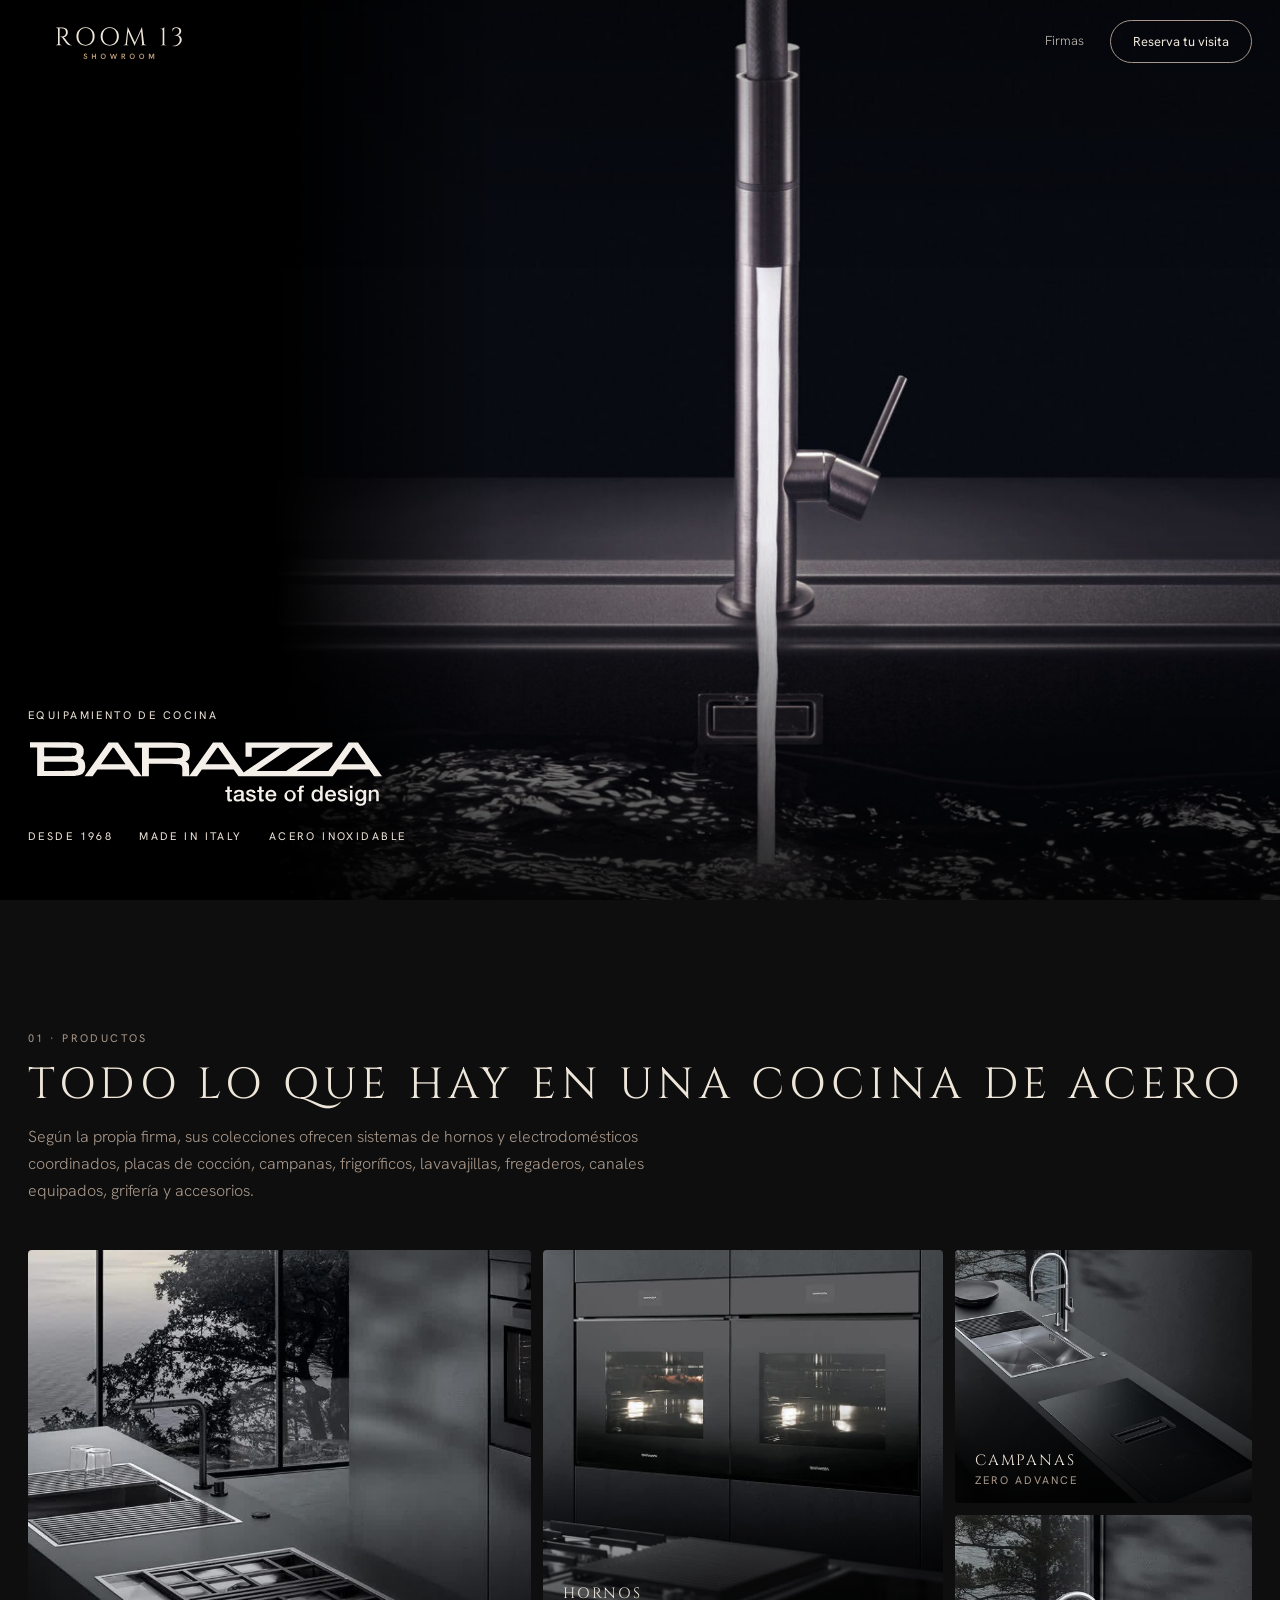
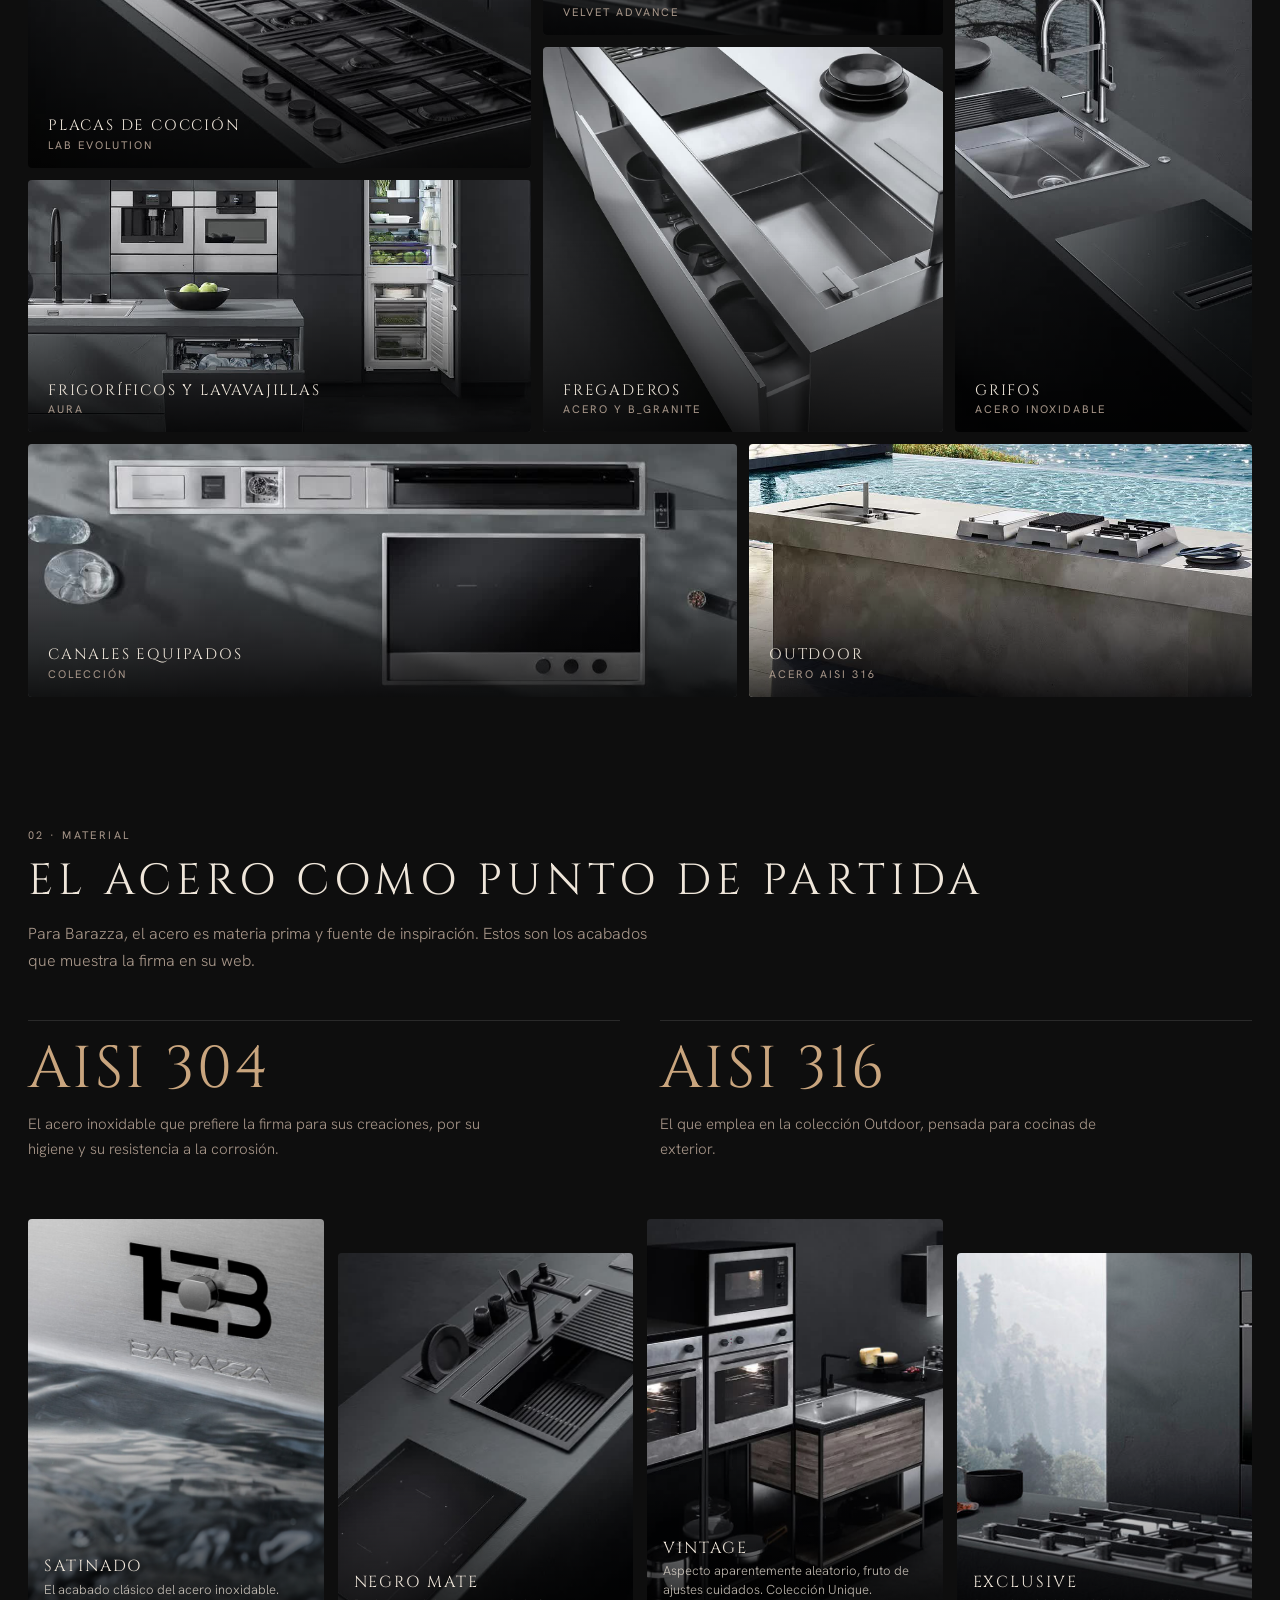
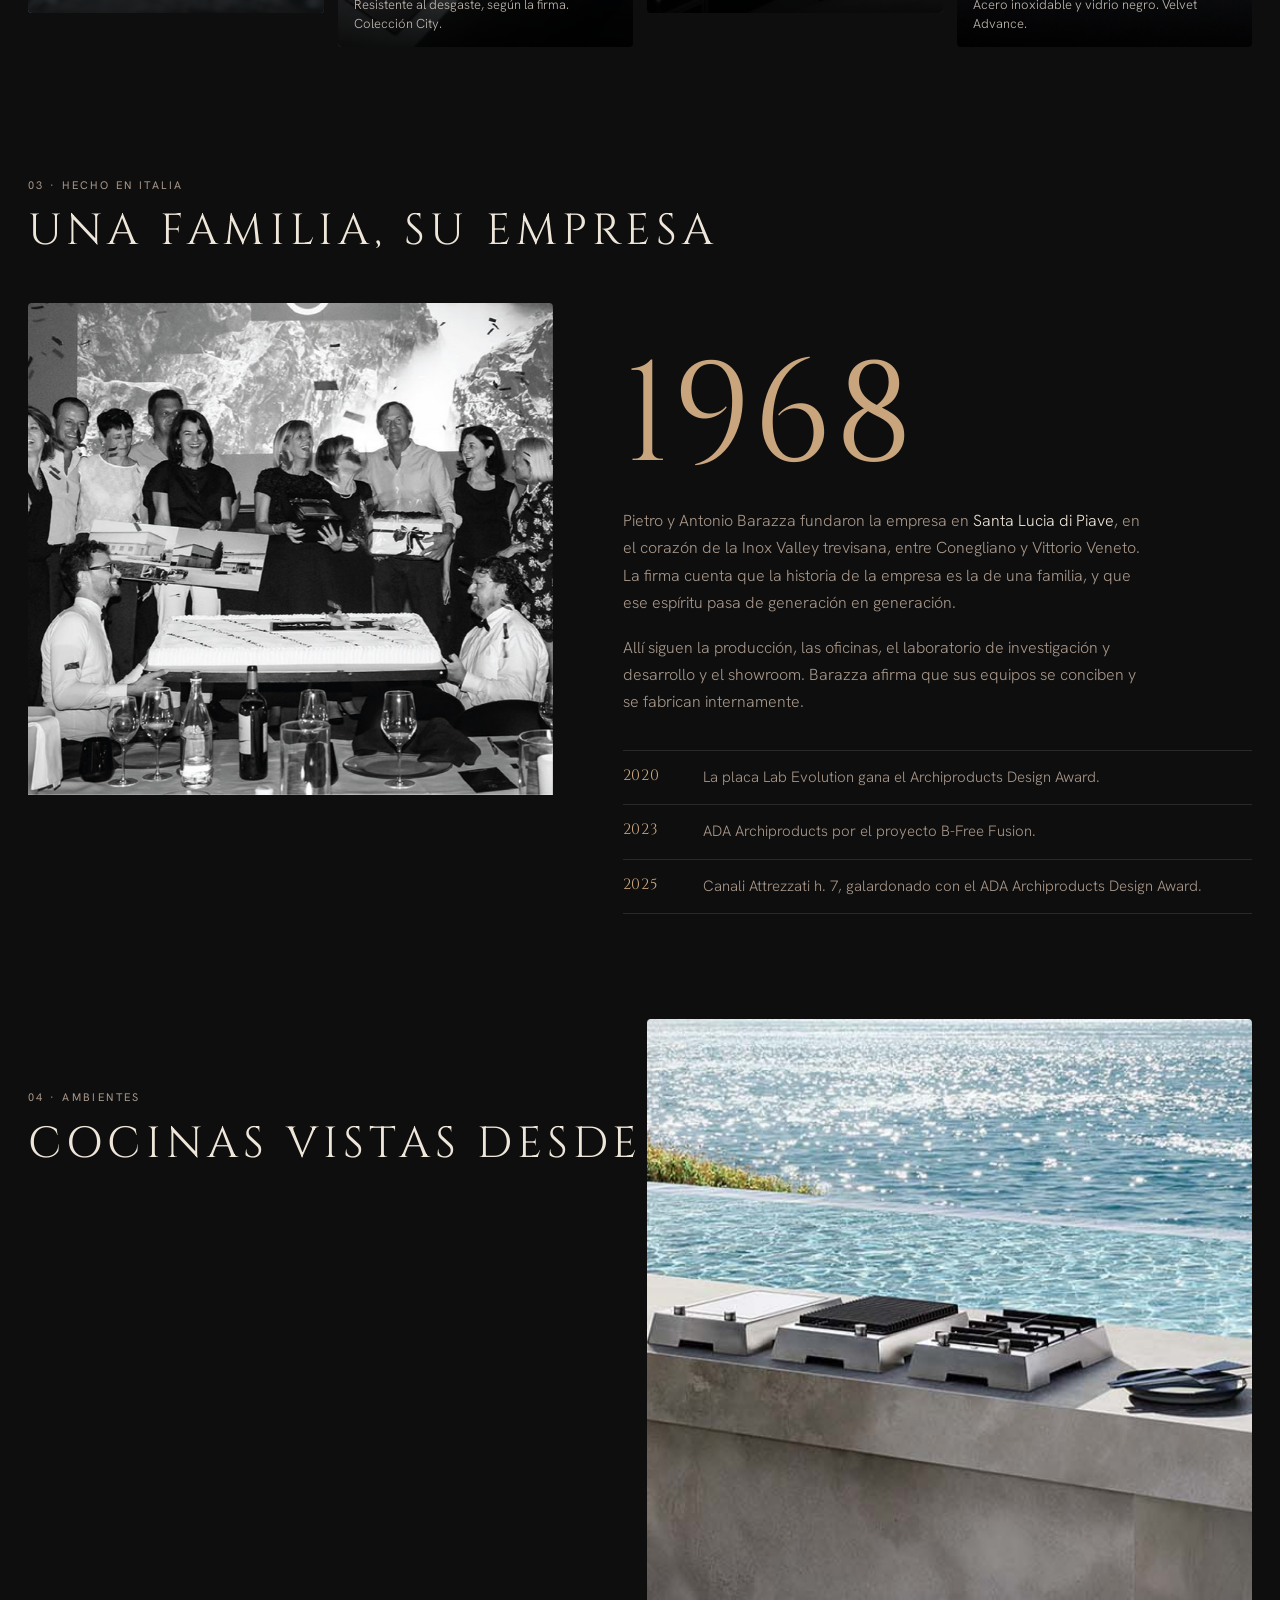
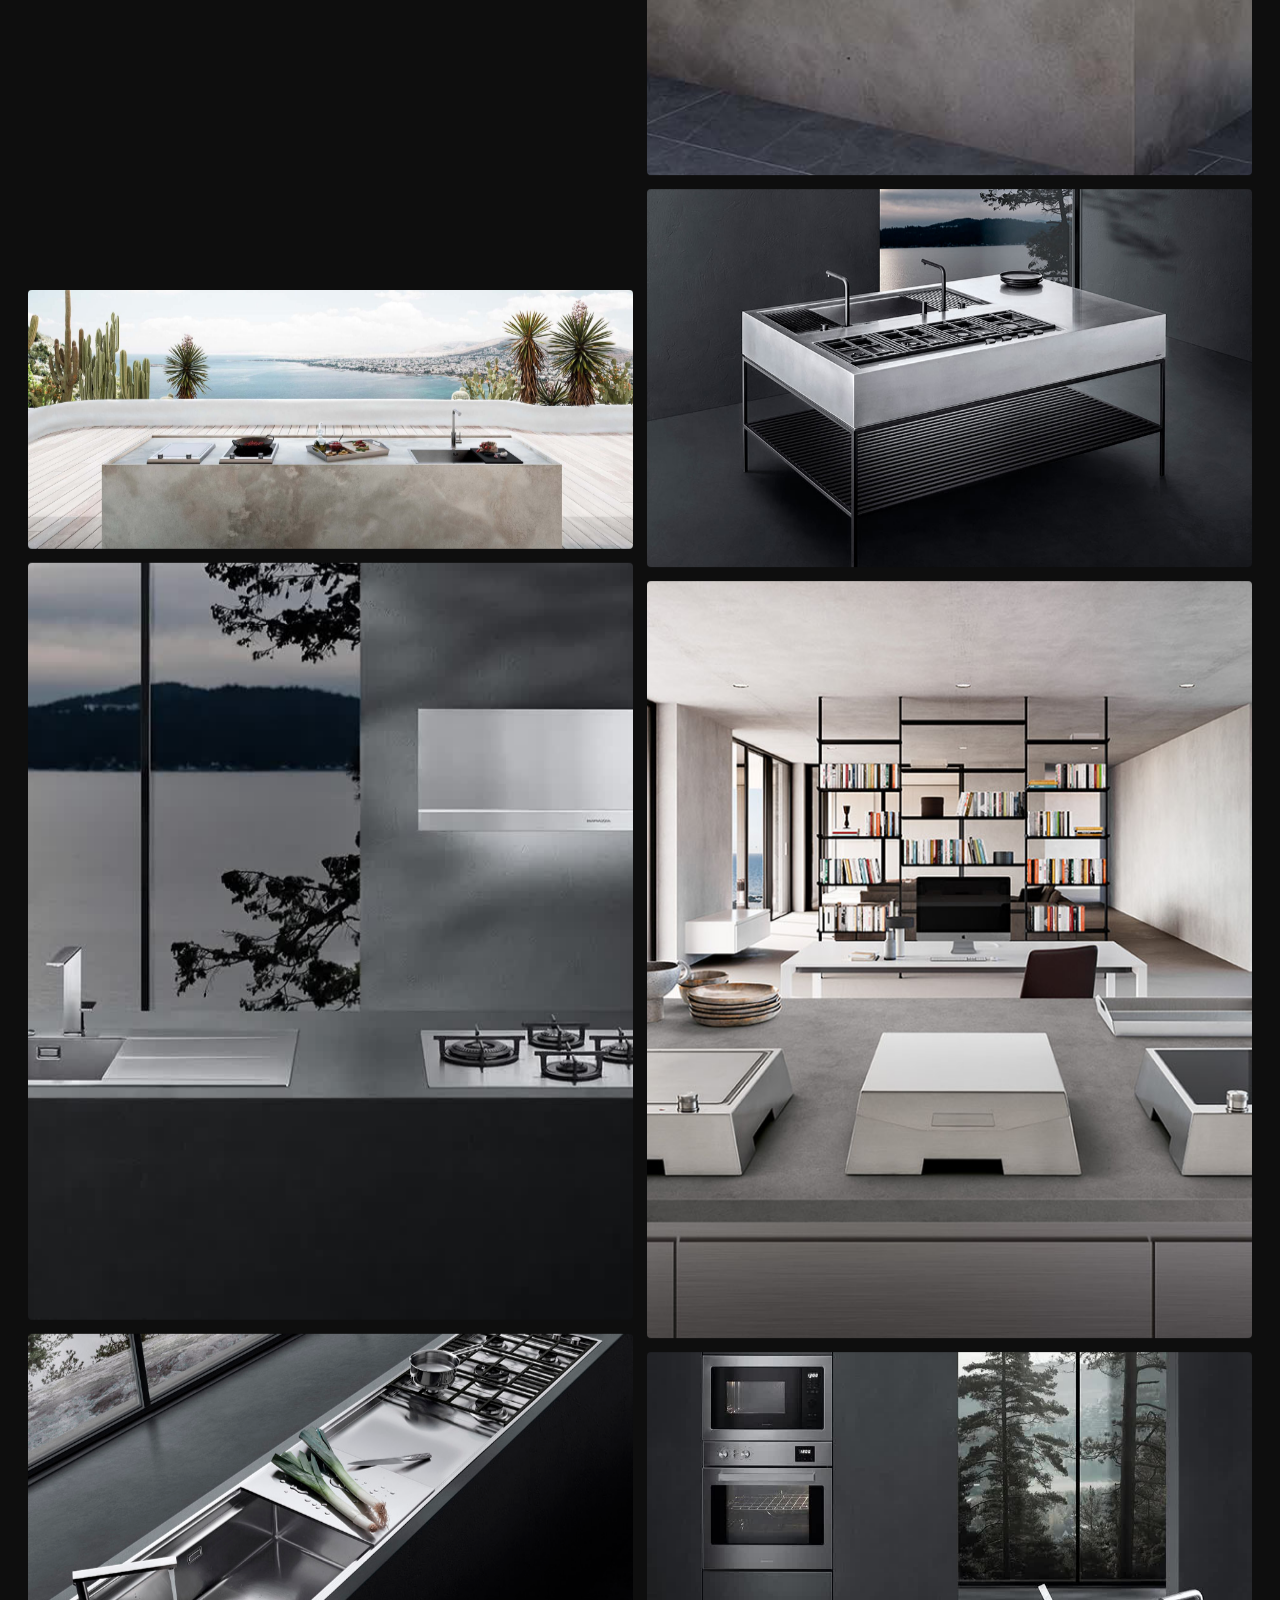
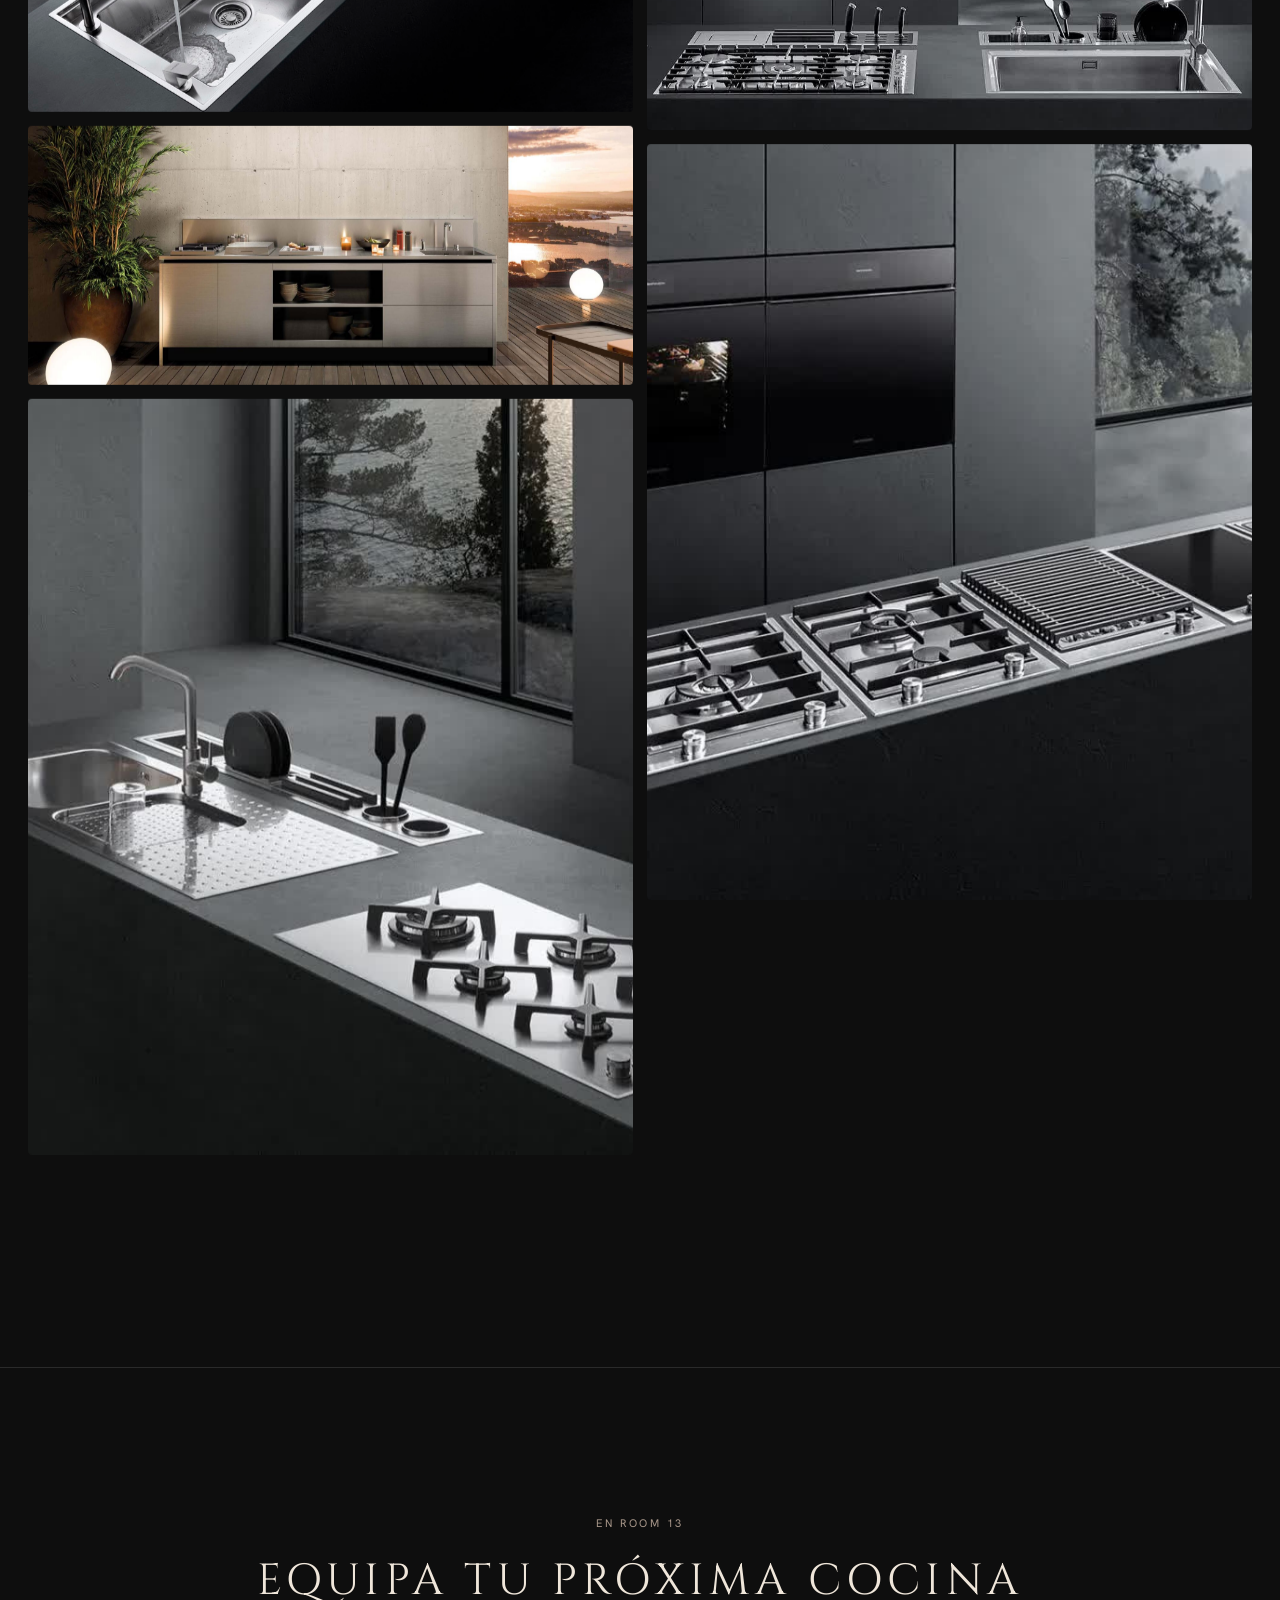
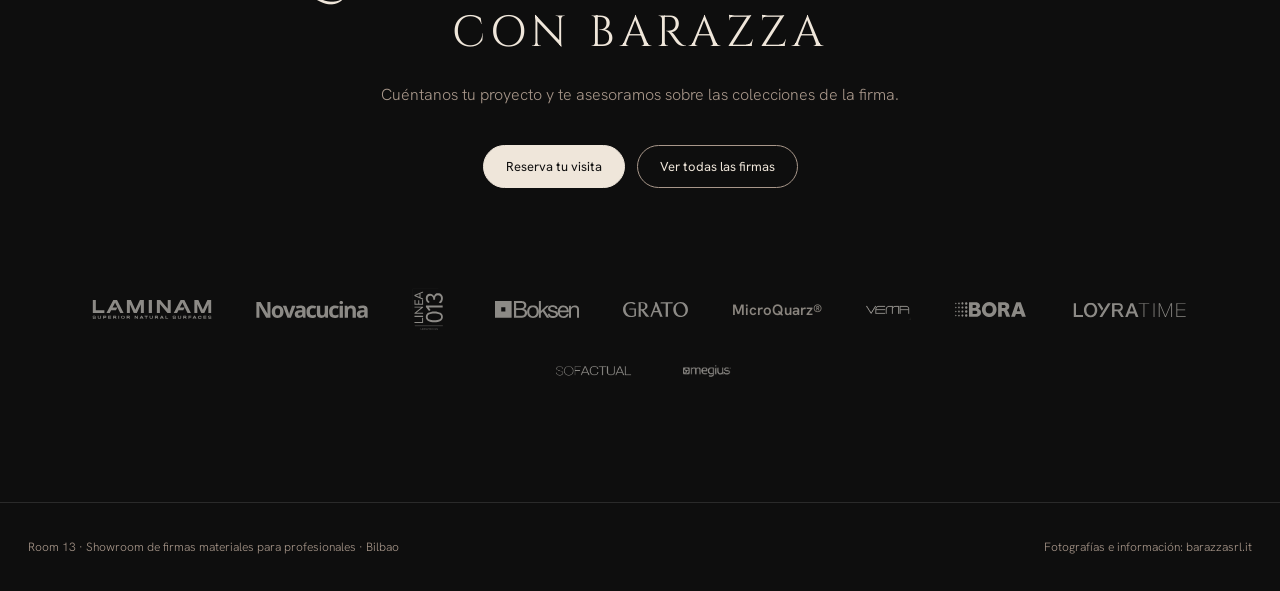
==== barazza.html @ 1e2b4a7c "Web Room 13 Showroom Co-Authored-By: Claude Opus 5.5 <noreply@anthropic.com>" ====
<!doctype html>
<html lang="es">
<head>
<meta charset="utf-8">
<link rel="icon" href="img/favicon.svg" type="image/svg+xml">
<link rel="apple-touch-icon" href="img/favicon-180.png">
<meta name="viewport" content="width=device-width, initial-scale=1">
<title>Barazza en Bilbao · Equipamiento de cocina | Room 13 Showroom</title>
<meta name="description" content="Equipamiento de cocina Barazza en Bilbao: fregaderos, placas, campanas y grifería en acero inoxidable. Descúbrelo en Room 13, showroom profesional.">
<link rel="canonical" href="https://room13.es/barazza.html">
<meta name="robots" content="index, follow">
<meta name="theme-color" content="#0e0e0e">
<meta property="og:type" content="website">
<meta property="og:site_name" content="Room 13 Showroom">
<meta property="og:locale" content="es_ES">
<meta property="og:title" content="Barazza en Bilbao · Equipamiento de cocina | Room 13 Showroom">
<meta property="og:description" content="Equipamiento de cocina Barazza en Bilbao: fregaderos, placas, campanas y grifería en acero inoxidable. Descúbrelo en Room 13, showroom profesional.">
<meta property="og:url" content="https://room13.es/barazza.html">
<meta property="og:image" content="https://room13.es/img/barazza/hero.jpg">
<meta name="twitter:card" content="summary_large_image">
<meta name="geo.region" content="ES-BI">
<meta name="geo.placename" content="Bilbao">
<script type="application/ld+json">{"@context": "https://schema.org", "@graph": [{"@type": "Organization", "@id": "https://room13.es/#org", "name": "Room 13", "alternateName": "Room 13 Showroom", "url": "https://room13.es/", "logo": "https://room13.es/img/marca/logo-512.png"}, {"@type": "WebPage", "@id": "https://room13.es/barazza.html#pagina", "url": "https://room13.es/barazza.html", "name": "Barazza en Bilbao · Equipamiento de cocina", "inLanguage": "es-ES", "isPartOf": {"@id": "https://room13.es/#web"}, "about": {"@type": "Brand", "name": "Barazza"}, "mentions": {"@id": "https://room13.es/#showroom"}, "primaryImageOfPage": "https://room13.es/img/barazza/hero.jpg"}, {"@type": "BreadcrumbList", "itemListElement": [{"@type": "ListItem", "position": 1, "name": "Room 13", "item": "https://room13.es/"}, {"@type": "ListItem", "position": 2, "name": "Firmas", "item": "https://room13.es/#firmas"}, {"@type": "ListItem", "position": 3, "name": "Barazza", "item": "https://room13.es/barazza.html"}]}]}</script>
<link rel="preconnect" href="https://fonts.googleapis.com">
<link href="https://fonts.googleapis.com/css2?family=Cinzel:wght@400;500&family=Hanken+Grotesk:wght@300;400;500&display=swap" rel="stylesheet">
<style>
:root { --fondo:#0e0e0e; --fondo-2:#171717; --fondo-3:#202020; --texto:#efe6da; --suave:#a8978a; --linea:#2a2a2a; --acento:#c9a57e;
  --display:Cinzel, 'Trajan Pro', Georgia, serif; --sans:'Hanken Grotesk', system-ui, sans-serif; }
* { box-sizing:border-box; margin:0; padding:0; }
html { scroll-behavior:smooth; }
body { background:var(--fondo); color:var(--texto); font:300 16px/1.7 var(--sans); -webkit-font-smoothing:antialiased; overflow-x:hidden; }
a { color:inherit; text-decoration:none; }
img { display:block; max-width:100%; }
.ancho { max-width:1280px; margin:0 auto; padding:0 28px; }
@media (max-width:640px) { .ancho { padding:0 16px; } }
.peq { font:400 11px/1.5 var(--sans); letter-spacing:.22em; text-transform:uppercase; color:var(--suave); }
h2 { font:400 clamp(26px, 3.4vw, 46px)/1.2 var(--display); letter-spacing:.12em; text-transform:uppercase; overflow-wrap:break-word; }
.pildora { display:inline-flex; align-items:center; gap:10px; font:400 13px var(--sans); padding:12px 22px; border:1px solid var(--suave); border-radius:999px; transition:background .3s, color .3s, border-color .3s; }
.pildora:hover { background:var(--texto); color:var(--fondo); border-color:var(--texto); }
.pildora.llena { background:var(--texto); color:var(--fondo); border-color:var(--texto); }
.pildora.llena:hover { background:transparent; color:var(--texto); }
.logo-firma { height:calc(64px * var(--e, 1)); width:auto; max-width:min(440px, 80vw); object-fit:contain; filter:brightness(0) invert(.92) sepia(.12); }
@media (max-width:640px) { .logo-firma { height:calc(44px * var(--e, 1)); } }
.aparece { opacity:0; transform:translateY(30px); transition:opacity 1.1s ease, transform 1.1s cubic-bezier(.2,.7,.2,1); }
.aparece.visto { opacity:1; transform:none; }

header { position:fixed; inset:0 0 auto; z-index:20; padding:20px 0; transition:background .4s; }
header.solida { background:none; }
  header::before { content:""; position:absolute; inset:0 0 -46px; z-index:-1; pointer-events:none; opacity:0; transition:opacity .5s ease;
    background:linear-gradient(180deg, rgba(14,14,14,.78) 0%, rgba(14,14,14,.45) 50%, rgba(14,14,14,0) 100%);
    -webkit-backdrop-filter:blur(12px) saturate(1.1); backdrop-filter:blur(12px) saturate(1.1);
    -webkit-mask-image:linear-gradient(180deg, #000 0%, #000 45%, transparent 100%); mask-image:linear-gradient(180deg, #000 0%, #000 45%, transparent 100%); }
  header.solida::before { opacity:1; }
header .ancho { display:flex; justify-content:space-between; align-items:center; gap:16px; }
header nav { display:flex; gap:26px; align-items:center; font-size:13px; }
header nav a:not(.pildora) { opacity:.8; } header nav a:not(.pildora):hover { opacity:1; }
.marca { font:400 18px/1 var(--display); letter-spacing:.14em; }
@media (max-width:640px) { header nav a:not(.pildora) { display:none; } }

/* Portada: producto en primer plano sobre negro */
.portada { position:relative; min-height:100svh; background:#000; overflow:hidden; display:flex; align-items:flex-end; }
.portada .obj { position:absolute; top:0; right:0; height:100%; width:min(78%, 1000px); display:flex; justify-content:flex-end; align-items:center; }
.portada .obj img { height:100%; width:auto; max-width:none; object-fit:cover; transform-origin:60% 50%; will-change:transform;
  -webkit-mask-image:linear-gradient(90deg, transparent 0, #000 22%); mask-image:linear-gradient(90deg, transparent 0, #000 22%); }
.portada::after { content:""; position:absolute; inset:0; background:linear-gradient(180deg, rgba(0,0,0,.35), transparent 30%, transparent 60%, rgba(0,0,0,.85)); pointer-events:none; }
.portada .pie { position:relative; z-index:2; width:100%; padding-bottom:56px; }
.portada .pie .peq { color:var(--texto); }
.portada h1 { margin:18px 0 6px; }
.portada .lema { font:400 11px var(--sans); letter-spacing:.34em; text-transform:uppercase; color:var(--texto); opacity:.7; }
.portada .datos { display:flex; gap:26px; margin-top:22px; flex-wrap:wrap; }
@media (max-width:760px) { .portada .obj { width:100%; opacity:.8; } .portada .obj img { width:100%; height:100%; object-fit:cover; object-position:42% 50%; -webkit-mask-image:none; mask-image:none; } .portada .pie { padding-bottom:36px; } }

/* Bento */
.seccion { padding:130px 0 0; }
.cab { margin-bottom:46px; display:flex; flex-direction:column; gap:12px; }
.cab p { color:var(--suave); max-width:640px; }
.bento { display:grid; grid-template-columns:repeat(12, 1fr); grid-auto-rows:clamp(80px, 9.4vw, 134px); gap:12px; }
.celda { position:relative; overflow:hidden; border-radius:4px; background:var(--fondo-2); }
.celda img { position:absolute; inset:0; width:100%; height:100%; object-fit:cover; transition:transform 1.4s cubic-bezier(.2,.7,.2,1); }
.celda:hover img { transform:scale(1.07); }
.celda::after { content:""; position:absolute; inset:0; background:linear-gradient(180deg, transparent 50%, rgba(0,0,0,.78)); }
.celda figcaption { position:absolute; z-index:1; left:20px; right:16px; bottom:16px; display:flex; flex-direction:column; gap:2px; }
.celda b { font:400 15px/1.3 var(--display); letter-spacing:.12em; text-transform:uppercase; }
.celda span { font:400 11px var(--sans); letter-spacing:.18em; text-transform:uppercase; color:var(--suave); }
.c-placas { grid-column:1/6; grid-row:1/5; } .c-hornos { grid-column:6/10; grid-row:1/4; } .c-campanas { grid-column:10/13; grid-row:1/3; }
.c-grifos { grid-column:10/13; grid-row:3/7; } .c-fregaderos { grid-column:6/10; grid-row:4/7; } .c-frio { grid-column:1/6; grid-row:5/7; }
.c-canales { grid-column:1/8; grid-row:7/9; } .c-outdoor { grid-column:8/13; grid-row:7/9; }
@media (max-width:760px) {
  .bento { grid-template-columns:1fr 1fr; grid-auto-rows:150px; gap:8px; }
  .bento .celda { grid-column:auto; grid-row:auto; }
  .c-placas, .c-canales { grid-column:1/3; grid-row:span 2; } .c-grifos { grid-row:span 2; }
  .celda figcaption { left:12px; bottom:12px; } .celda b { font-size:12px; letter-spacing:.08em; }
}

/* Materiales */
.mat-datos { display:grid; grid-template-columns:repeat(2, 1fr); gap:40px; margin-bottom:56px; }
.mat-datos div { border-top:1px solid var(--linea); padding-top:20px; }
.mat-datos b { display:block; font:400 clamp(34px, 4.6vw, 64px)/1 var(--display); color:var(--acento); letter-spacing:.04em; margin-bottom:12px; }
.mat-datos p { color:var(--suave); font-size:15px; max-width:480px; }
.muestras { display:grid; grid-template-columns:repeat(4, 1fr); gap:14px; }
.muestra { position:relative; aspect-ratio:3/4; overflow:hidden; border-radius:4px; background:var(--fondo-2); }
.muestra img { position:absolute; inset:0; width:100%; height:100%; object-fit:cover; transition:transform 1.2s cubic-bezier(.2,.7,.2,1); }
.muestra:hover img { transform:scale(1.07); }
.muestra::after { content:""; position:absolute; inset:0; background:linear-gradient(180deg, transparent 55%, rgba(0,0,0,.85)); }
.muestra figcaption { position:absolute; z-index:1; left:16px; right:14px; bottom:14px; }
.muestra b { display:block; font:400 16px/1.3 var(--display); letter-spacing:.12em; text-transform:uppercase; margin-bottom:4px; }
.muestra span { font-size:13px; color:var(--texto); opacity:.8; line-height:1.4; display:block; }
.muestra:nth-child(even) { margin-top:34px; }
@media (max-width:860px) {
  .mat-datos { grid-template-columns:1fr; gap:28px; }
  .muestras { grid-template-columns:repeat(4, 62%); overflow-x:auto; scroll-snap-type:x mandatory; margin:0 -16px; padding:0 16px 8px; scrollbar-width:none; }
  .muestras::-webkit-scrollbar { display:none; }
  .muestra { scroll-snap-align:start; } .muestra:nth-child(even) { margin-top:0; }
}

/* Historia */
.hist { display:grid; grid-template-columns:5fr 6fr; gap:70px; align-items:center; }
.hist figure { position:relative; overflow:hidden; border-radius:4px; aspect-ratio:4/5; }
.hist figure img { position:absolute; inset:-6% 0; width:100%; height:112%; object-fit:cover; will-change:transform; }
.ano { font:400 clamp(70px, 11vw, 150px)/1 var(--display); color:var(--acento); letter-spacing:.02em; }
.hist p { color:var(--suave); margin-top:18px; max-width:520px; }
.hist p em { font-style:normal; color:var(--texto); }
.hitos { list-style:none; margin-top:34px; border-top:1px solid var(--linea); }
.hitos li { display:flex; gap:22px; padding:14px 0; border-bottom:1px solid var(--linea); font-size:15px; }
.hitos li b { flex:0 0 58px; font:400 15px var(--display); color:var(--acento); letter-spacing:.06em; }
.hitos li span { color:var(--suave); }
@media (max-width:860px) { .hist { grid-template-columns:1fr; gap:34px; } .hist figure { aspect-ratio:4/3; } }

/* Ambientes: dos columnas a distinta velocidad */
.ambientes { overflow:hidden; padding-bottom:130px; }
.cols { display:grid; grid-template-columns:1fr 1fr; gap:14px; align-items:start; }
.col { display:flex; flex-direction:column; gap:14px; will-change:transform; }
.col.b { margin-top:140px; }
.col img { width:100%; border-radius:4px; object-fit:cover; }
.col .h { aspect-ratio:16/10; } .col .v { aspect-ratio:4/5; } .col .l { aspect-ratio:21/9; }
@media (max-width:640px) { .cols { gap:8px; } .col { gap:8px; } .col.b { margin-top:70px; } }

/* Cierre */
.cierre { padding:140px 0 120px; text-align:center; border-top:1px solid var(--linea); }
.cierre h2 { max-width:820px; margin:20px auto 22px; }
.cierre p { max-width:560px; margin:0 auto 36px; color:var(--suave); }
.cierre .botones { display:flex; gap:12px; justify-content:center; flex-wrap:wrap; }
.otras { margin-top:100px; display:flex; flex-wrap:wrap; justify-content:center; gap:28px 44px; align-items:center; }
.otras img { height:calc(20px * var(--e, 1)); width:auto; max-width:120px; object-fit:contain; filter:brightness(0) invert(.92) sepia(.12); opacity:.55; transition:opacity .3s; }
.otras a:hover img { opacity:1; }
.otras .txt { font:600 15px var(--sans); opacity:.55; }
footer { border-top:1px solid var(--linea); padding:34px 0; font-size:12px; color:var(--suave); }
footer .ancho { display:flex; justify-content:space-between; gap:16px; flex-wrap:wrap; }

@media (prefers-reduced-motion:reduce) {
  .aparece { opacity:1; transform:none; transition:none; }
  html { scroll-behavior:auto; }
  .celda img, .muestra img { transition:none; }
}

  /* Logo Room 13 · Showroom (mismo diseño que el rótulo) */
  .logo-r13 { display:block; height:42px; width:auto; }
  @media (max-width:640px) { .logo-r13 { height:34px; } }
  .sr { position:absolute; width:1px; height:1px; padding:0; margin:-1px; overflow:hidden; clip:rect(0 0 0 0); white-space:nowrap; border:0; }
</style>
</head>
<body data-firma="barazza">
<header id="cabecera"><div class="ancho">
  <a class="marca" href="index.html" aria-label="Room 13, inicio"><img src="img/marca/logo-peq.svg" alt="Room 13 Showroom" class="logo-r13"></a>
  <nav aria-label="Principal"><a href="index.html#firmas">Firmas</a><a class="pildora" href="index.html#visita">Reserva tu visita</a></nav>
</div></header>

<main>
<section class="portada">
  <div class="obj"><img id="estrella" src="img/barazza/hero.jpg" alt="Grifo de acero Barazza sobre fondo negro"></div>
  <div class="pie"><div class="ancho aparece">
    <p class="peq">Equipamiento de cocina</p>
    <h1><img class="logo-firma" src="img/firmas/barazza.svg" alt="Barazza" style="--e:1"><span class="sr"> Barazza en Bilbao</span></h1>
    <div class="datos peq"><span>Desde 1968</span><span>Made in Italy</span><span>Acero inoxidable</span></div>
  </div></div>
</section>

<section class="seccion" id="familias">
  <div class="ancho">
    <div class="cab aparece"><span class="peq">01 · Productos</span><h2>Todo lo que hay en una cocina de acero</h2>
      <p>Según la propia firma, sus colecciones ofrecen sistemas de hornos y electrodomésticos coordinados, placas de cocción, campanas, frigoríficos, lavavajillas, fregaderos, canales equipados, grifería y accesorios.</p></div>
    <div class="bento">
      <figure class="celda c-placas aparece"><img src="img/barazza/placas.jpg" alt="Placas de cocción Lab Evolution" loading="lazy"><figcaption><b>Placas de cocción</b><span>Lab Evolution</span></figcaption></figure>
      <figure class="celda c-hornos aparece"><img src="img/barazza/hornos.jpg" alt="Hornos Velvet Advance" loading="lazy"><figcaption><b>Hornos</b><span>Velvet Advance</span></figcaption></figure>
      <figure class="celda c-campanas aparece"><img src="img/barazza/campanas.jpg" alt="Campana Zero Advance" loading="lazy"><figcaption><b>Campanas</b><span>Zero Advance</span></figcaption></figure>
      <figure class="celda c-grifos aparece"><img src="img/barazza/grifos.jpg" alt="Grifo y fregadero de acero" loading="lazy"><figcaption><b>Grifos</b><span>Acero inoxidable</span></figcaption></figure>
      <figure class="celda c-fregaderos aparece"><img src="img/barazza/fregaderos.jpg" alt="Fregadero de acero inoxidable con accesorios" loading="lazy"><figcaption><b>Fregaderos</b><span>Acero y B_Granite</span></figcaption></figure>
      <figure class="celda c-frio aparece"><img src="img/barazza/frio.jpg" alt="Frigorífico y lavavajillas Aura" loading="lazy"><figcaption><b>Frigoríficos y lavavajillas</b><span>Aura</span></figcaption></figure>
      <figure class="celda c-canales aparece"><img src="img/barazza/canales.jpg" alt="Canal equipado Barazza" loading="lazy"><figcaption><b>Canales equipados</b><span>Colección</span></figcaption></figure>
      <figure class="celda c-outdoor aparece"><img src="img/barazza/outdoor.jpg" alt="Cocina Outdoor Barazza junto a una piscina" loading="lazy"><figcaption><b>Outdoor</b><span>Acero AISI 316</span></figcaption></figure>
    </div>
  </div>
</section>

<section class="seccion" id="acero">
  <div class="ancho">
    <div class="cab aparece"><span class="peq">02 · Material</span><h2>El acero como punto de partida</h2>
      <p>Para Barazza, el acero es materia prima y fuente de inspiración. Estos son los acabados que muestra la firma en su web.</p></div>
    <div class="mat-datos aparece">
      <div><b>AISI 304</b><p>El acero inoxidable que prefiere la firma para sus creaciones, por su higiene y su resistencia a la corrosión.</p></div>
      <div><b>AISI 316</b><p>El que emplea en la colección Outdoor, pensada para cocinas de exterior.</p></div>
    </div>
    <div class="muestras">
      <figure class="muestra aparece"><img src="img/barazza/satinado.jpg" alt="Acero satinado" loading="lazy"><figcaption><b>Satinado</b><span>El acabado clásico del acero inoxidable.</span></figcaption></figure>
      <figure class="muestra aparece"><img src="img/barazza/negro.jpg" alt="Acero negro mate, colección City" loading="lazy"><figcaption><b>Negro mate</b><span>Resistente al desgaste, según la firma. Colección City.</span></figcaption></figure>
      <figure class="muestra aparece"><img src="img/barazza/vintage.jpg" alt="Acabado Vintage, colección Unique" loading="lazy"><figcaption><b>Vintage</b><span>Aspecto aparentemente aleatorio, fruto de ajustes cuidados. Colección Unique.</span></figcaption></figure>
      <figure class="muestra aparece"><img src="img/barazza/exclusive.jpg" alt="Acabado Exclusive, colección Velvet Advance" loading="lazy" style="object-position:30% 50%"><figcaption><b>Exclusive</b><span>Acero inoxidable y vidrio negro. Velvet Advance.</span></figcaption></figure>
    </div>
  </div>
</section>

<section class="seccion" id="historia">
  <div class="ancho">
    <div class="cab aparece"><span class="peq">03 · Hecho en Italia</span><h2>Una familia, su empresa</h2></div>
    <div class="hist">
      <figure class="aparece"><img id="parallax-h" src="img/barazza/historia.jpg" alt="Equipo de Barazza en su 50 aniversario" loading="lazy"></figure>
      <div class="aparece">
        <span class="ano" id="ano" data-fin="1968">1968</span>
        <p>Pietro y Antonio Barazza fundaron la empresa en <em>Santa Lucia di Piave</em>, en el corazón de la Inox Valley trevisana, entre Conegliano y Vittorio Veneto. La firma cuenta que la historia de la empresa es la de una familia, y que ese espíritu pasa de generación en generación.</p>
        <p>Allí siguen la producción, las oficinas, el laboratorio de investigación y desarrollo y el showroom. Barazza afirma que sus equipos se conciben y se fabrican internamente.</p>
        <ul class="hitos">
          <li><b>2020</b><span>La placa Lab Evolution gana el Archiproducts Design Award.</span></li>
          <li><b>2023</b><span>ADA Archiproducts por el proyecto B-Free Fusion.</span></li>
          <li><b>2025</b><span>Canali Attrezzati h. 7, galardonado con el ADA Archiproducts Design Award.</span></li>
        </ul>
      </div>
    </div>
  </div>
</section>

<section class="seccion ambientes" id="ambientes">
  <div class="ancho">
    <div class="cab aparece"><span class="peq">04 · Ambientes</span><h2>Cocinas vistas desde dentro</h2></div>
    <div class="cols">
      <div class="col a" id="cola">
        <img class="l" src="img/barazza/a1.jpg" alt="Cocina exterior Barazza" loading="lazy">
        <img class="v" src="img/barazza/a4.jpg" alt="Colección Mood" loading="lazy" style="object-position:40% 50%">
        <img class="h" src="img/barazza/a2.jpg" alt="Fusion: encimera de acero" loading="lazy">
        <img class="l" src="img/barazza/a3.jpg" alt="Cocina de acero Outdoor" loading="lazy">
        <img class="v" src="img/barazza/a5.jpg" alt="Colección Select" loading="lazy" style="object-position:35% 50%">
      </div>
      <div class="col b" id="colb">
        <img class="v" src="img/barazza/b1.jpg" alt="Cocina Outdoor sobre el mar" loading="lazy" style="object-position:55% 50%">
        <img class="h" src="img/barazza/b2.jpg" alt="Línea Fuoriserie" loading="lazy">
        <img class="v" src="img/barazza/b3.jpg" alt="Outdoor Plus" loading="lazy" style="object-position:45% 50%">
        <img class="h" src="img/barazza/b4.jpg" alt="Colección Officina" loading="lazy">
        <img class="v" src="img/barazza/b5.jpg" alt="Colección B_Free" loading="lazy" style="object-position:35% 50%">
      </div>
    </div>
  </div>
</section>

<section class="cierre" id="cierre">
  <div class="ancho aparece">
    <span class="peq">En Room 13</span>
    <h2>Equipa tu próxima cocina con Barazza</h2>
    <p>Cuéntanos tu proyecto y te asesoramos sobre las colecciones de la firma.</p>
    <div class="botones"><a class="pildora llena" href="index.html#visita">Reserva tu visita</a><a class="pildora" href="index.html#firmas">Ver todas las firmas</a></div>
    <nav class="otras" aria-label="Otras firmas" id="otras"></nav>
  </div>
</section>
</main>

<footer><div class="ancho"><span>Room 13 · Showroom de firmas materiales para profesionales · Bilbao</span><span>Fotografías e información: barazzasrl.it</span></div></footer>

<script>
const quieto = matchMedia('(prefers-reduced-motion: reduce)').matches;
const cab = document.getElementById('cabecera'), est = document.getElementById('estrella');
const ca = document.getElementById('cola'), cb = document.getElementById('colb'), amb = document.getElementById('ambientes');
const ph = document.getElementById('parallax-h');
const clamp = v => Math.min(1, Math.max(0, v));
const alBajar = () => {
  cab.classList.toggle('solida', scrollY > innerHeight * .7);
  if (quieto) return;
  if (scrollY < innerHeight * 1.2) { const t = scrollY / innerHeight; est.style.transform = `scale(${1 + t * .22}) rotate(${-t * 3}deg)`; }
  const r = amb.getBoundingClientRect(), p = (innerHeight / 2 - (r.top + r.height / 2)) / innerHeight;
  const k = innerWidth < 640 ? 40 : 110;
  ca.style.transform = `translateY(${p * -k}px)`; cb.style.transform = `translateY(${p * k * .5}px)`;
  const h = ph.parentElement.getBoundingClientRect();
  ph.style.transform = `translateY(${(h.top + h.height / 2 - innerHeight / 2) * -.06}px)`;
};
let pend = false;
addEventListener('scroll', () => { if (!pend) { pend = true; requestAnimationFrame(() => { alBajar(); pend = false; }); } }, { passive: true });
alBajar();
// año: cuenta hasta 1968 al aparecer
const ano = document.getElementById('ano');
const contar = () => { const fin = 1968, ini = 1900, t0 = performance.now(); const f = t => { const a = clamp((t - t0) / 1400); ano.textContent = Math.round(ini + (fin - ini) * (1 - Math.pow(1 - a, 3))); if (a < 1) requestAnimationFrame(f); }; requestAnimationFrame(f); };
const obs = new IntersectionObserver(es => es.forEach(e => { if (e.isIntersecting) { e.target.classList.add('visto'); if (e.target.contains(ano) && !quieto) contar(); obs.unobserve(e.target); } }), { threshold: .12 });
document.querySelectorAll('.aparece').forEach(el => obs.observe(el));
</script>
<script src="js/firmas.js"></script>
</body>
</html>
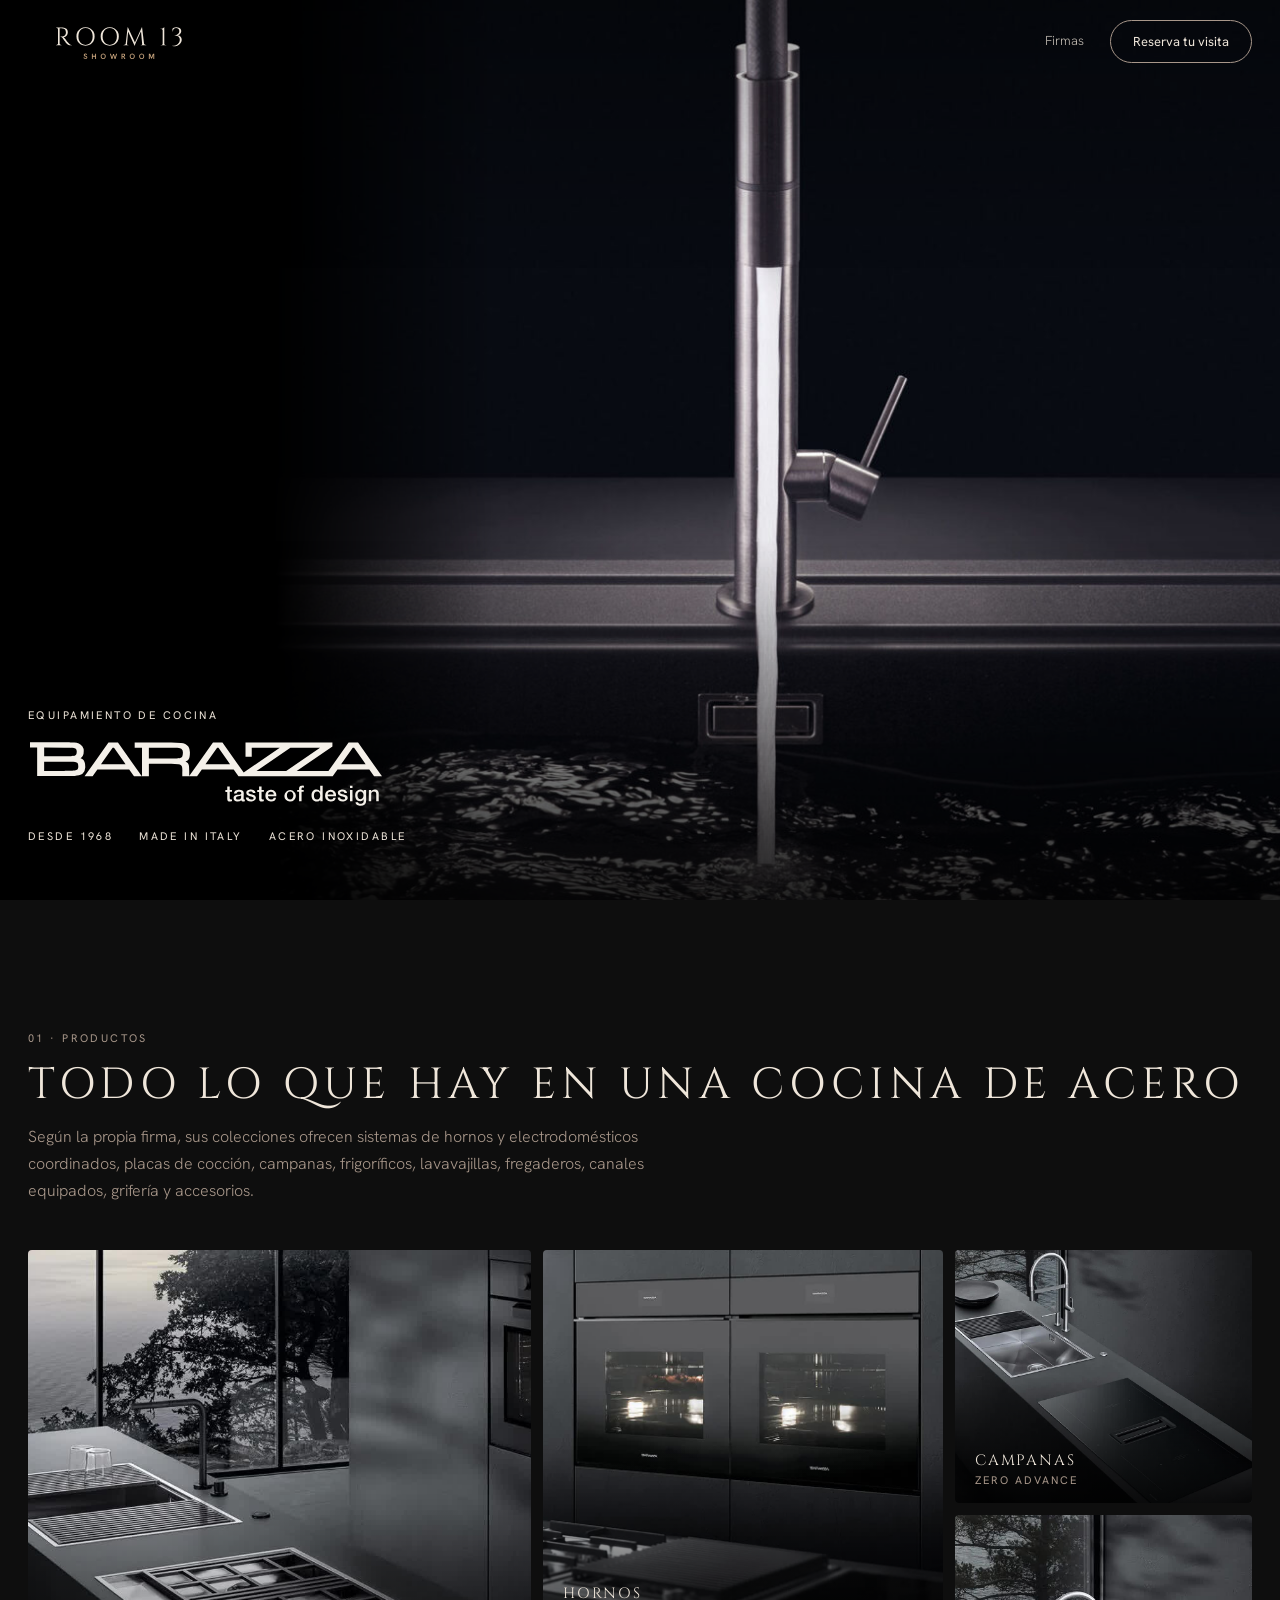
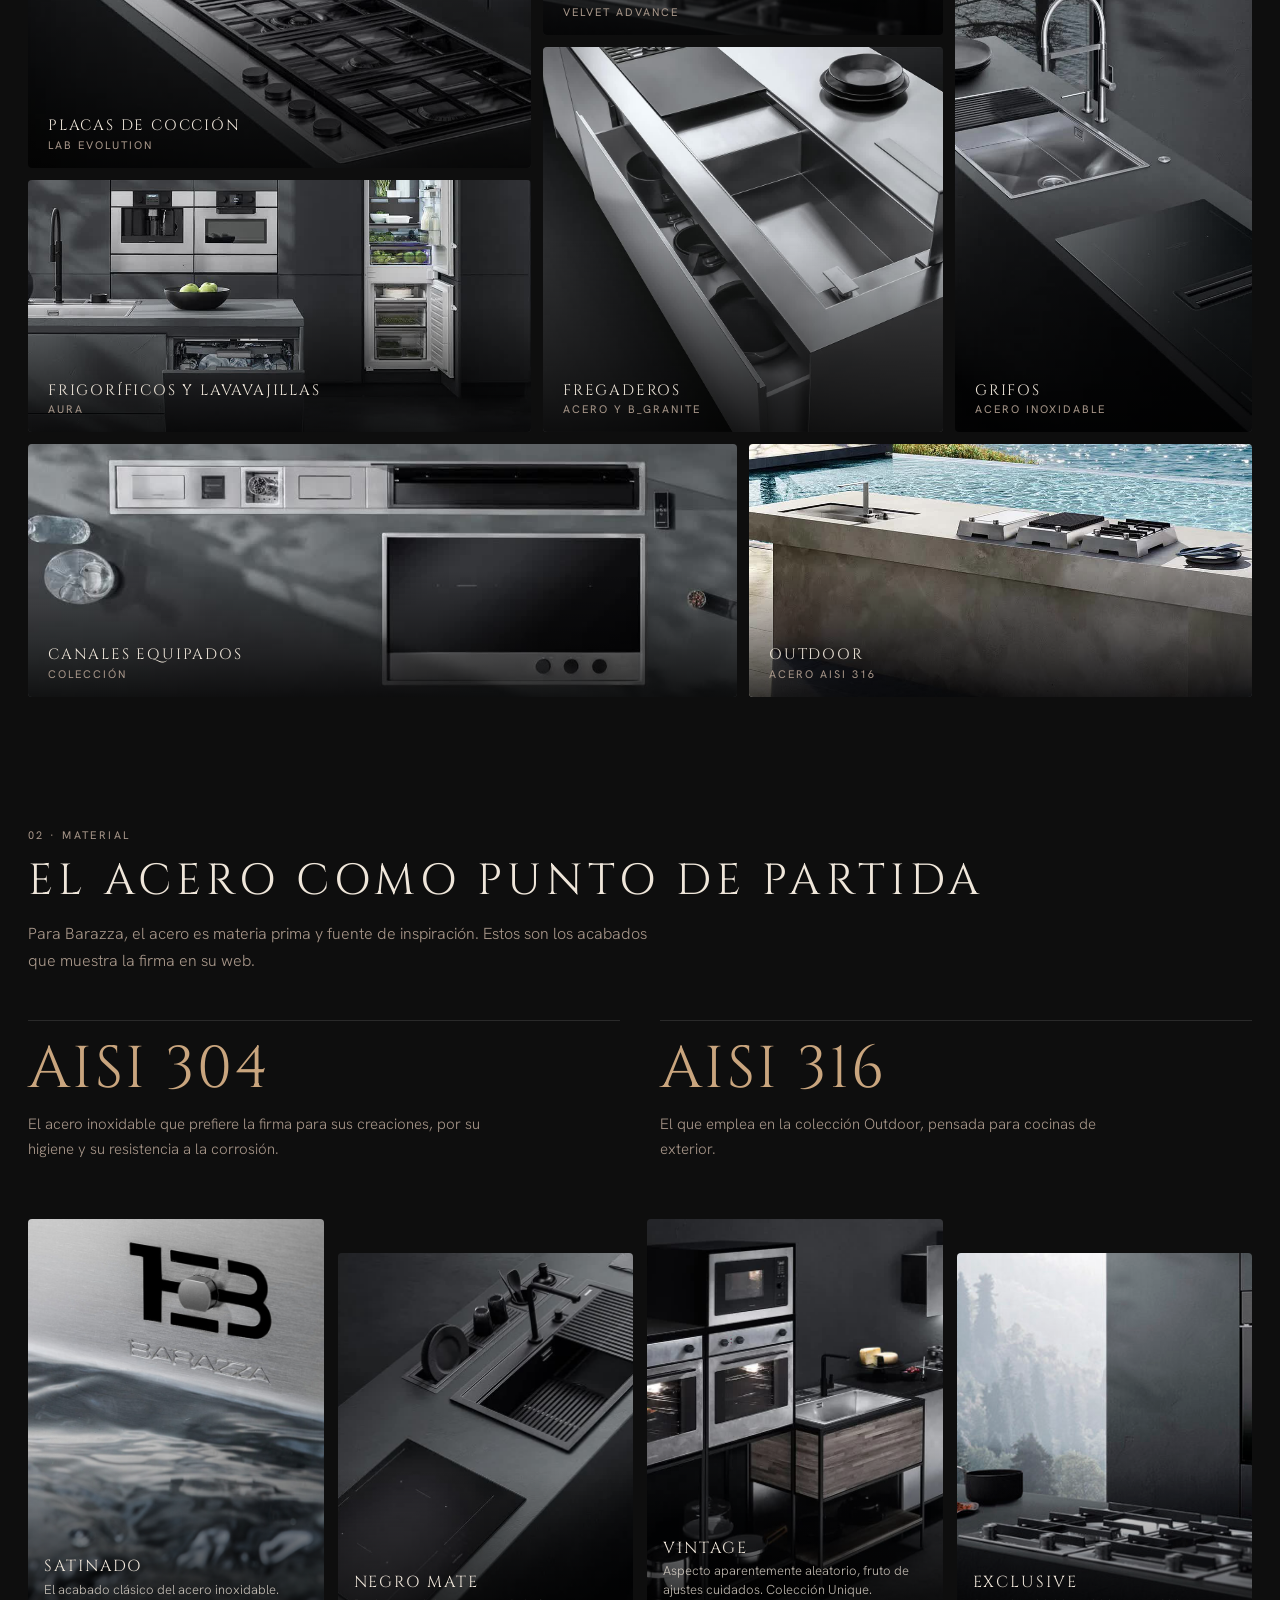
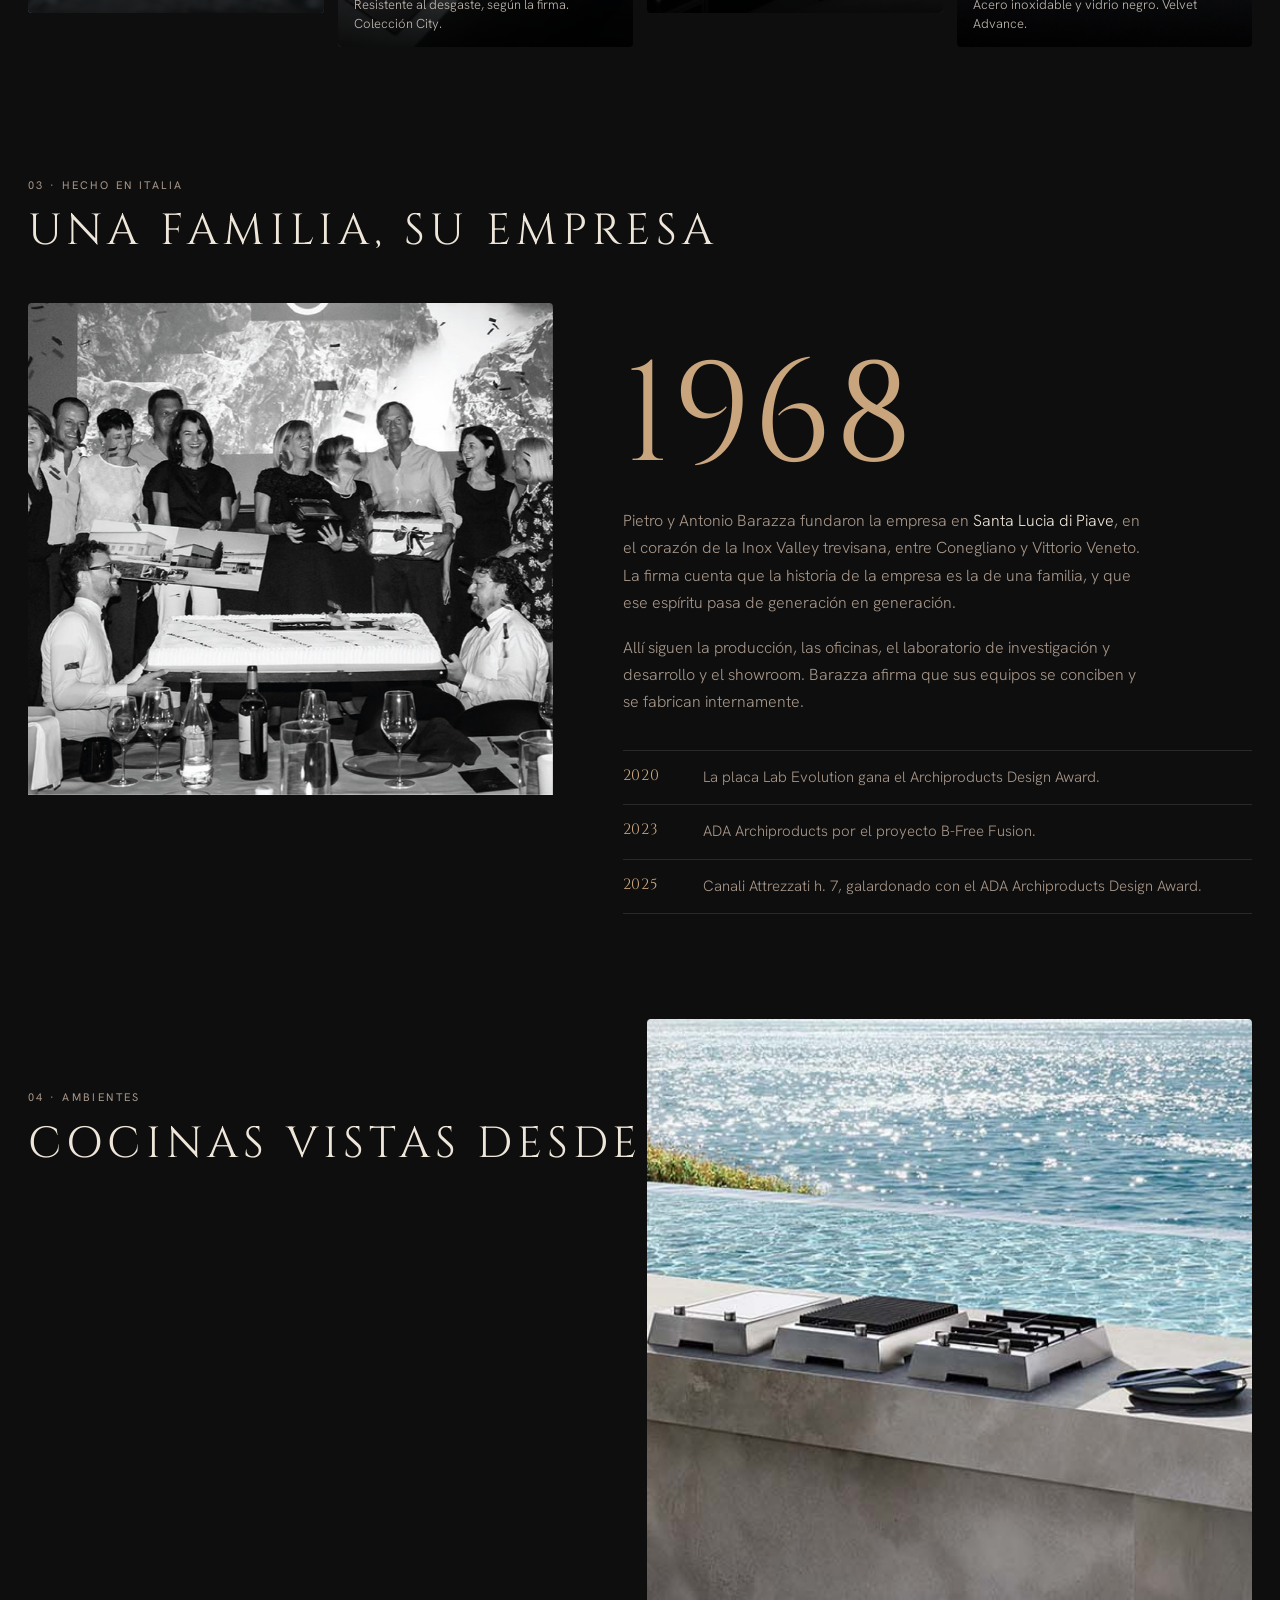
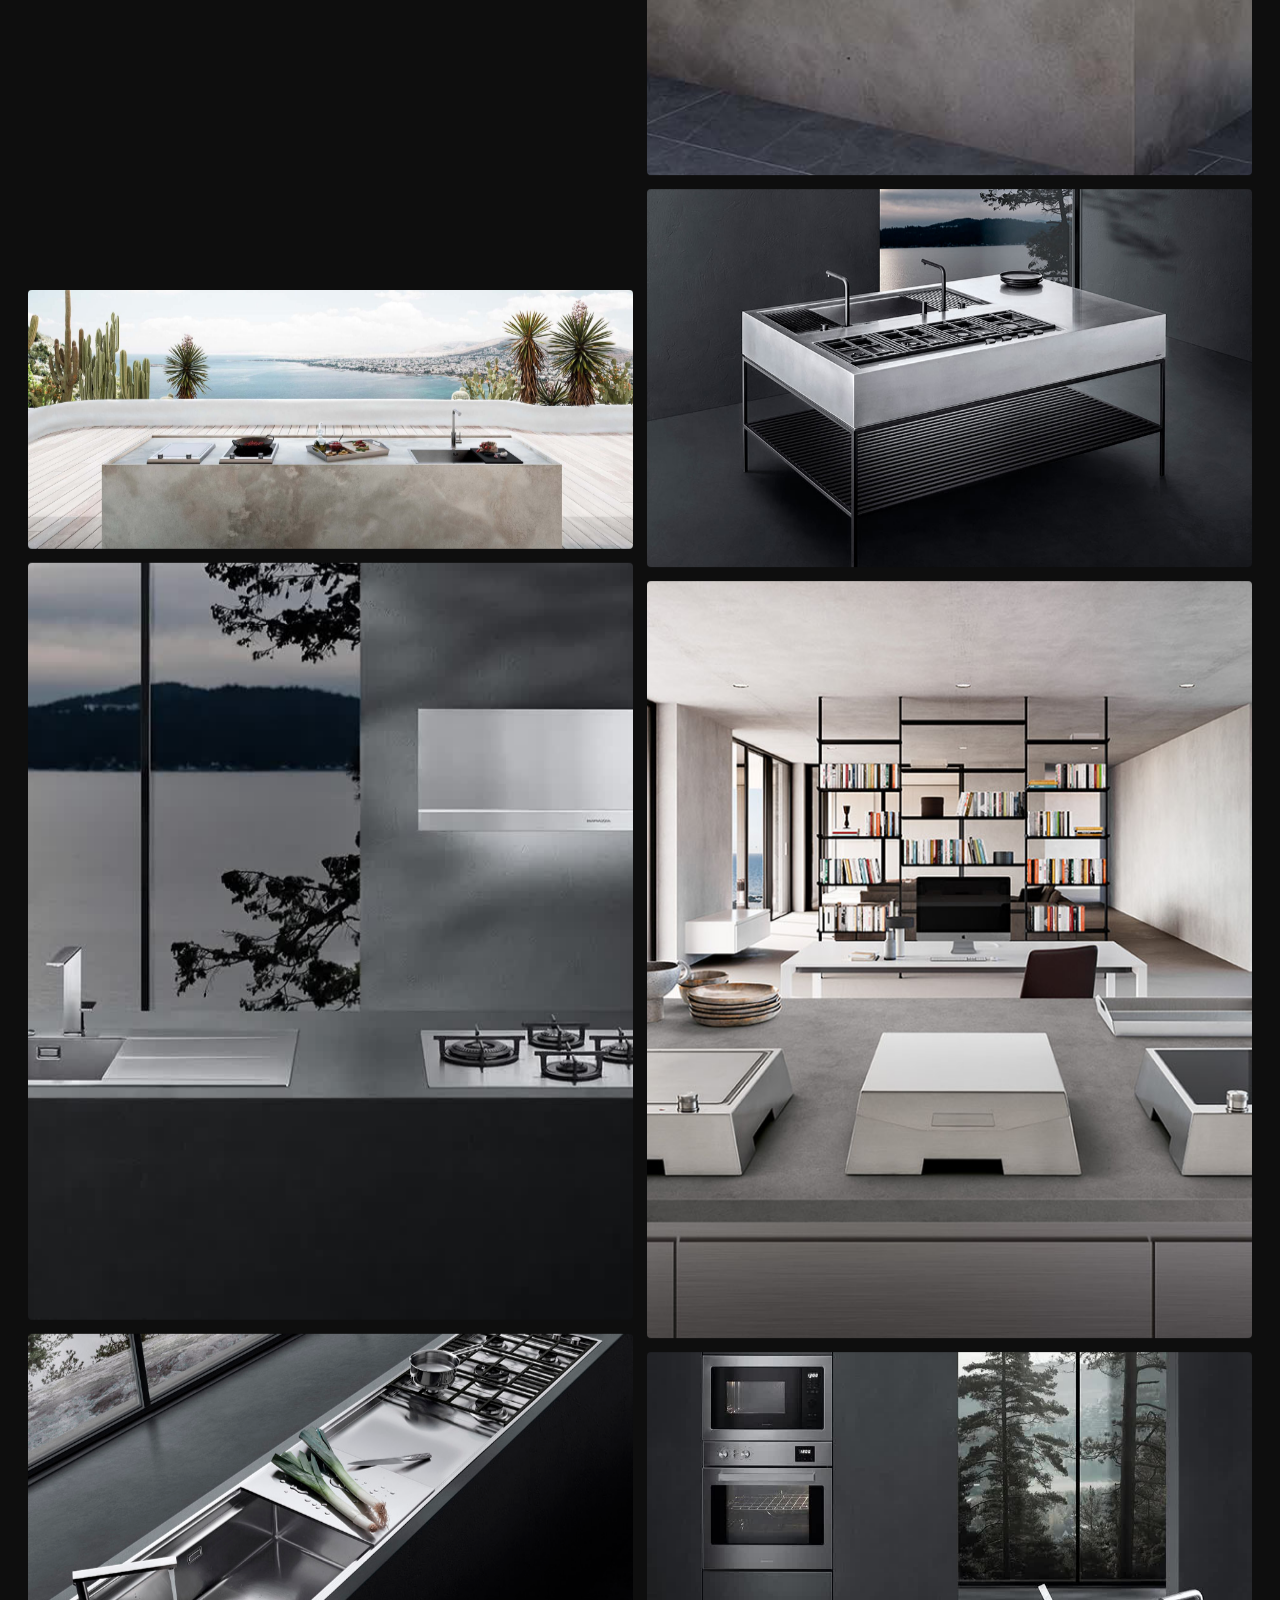
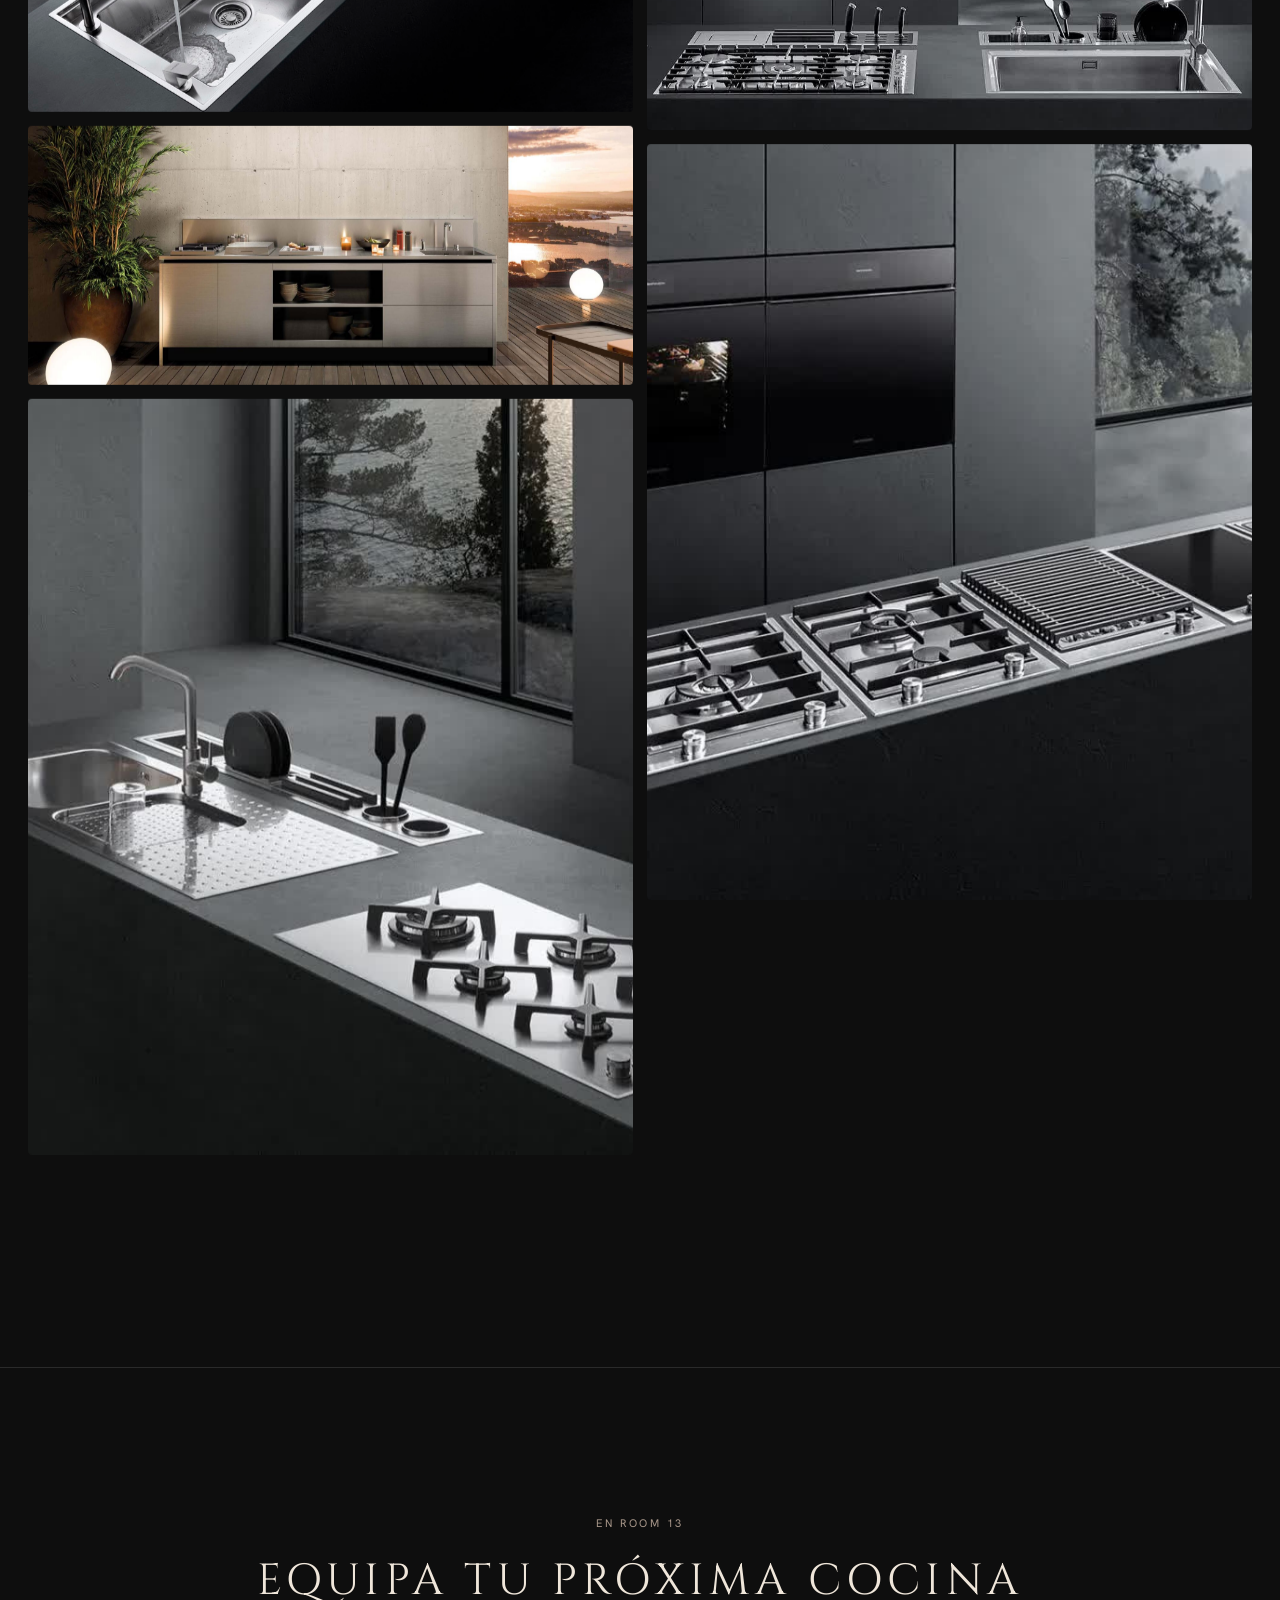
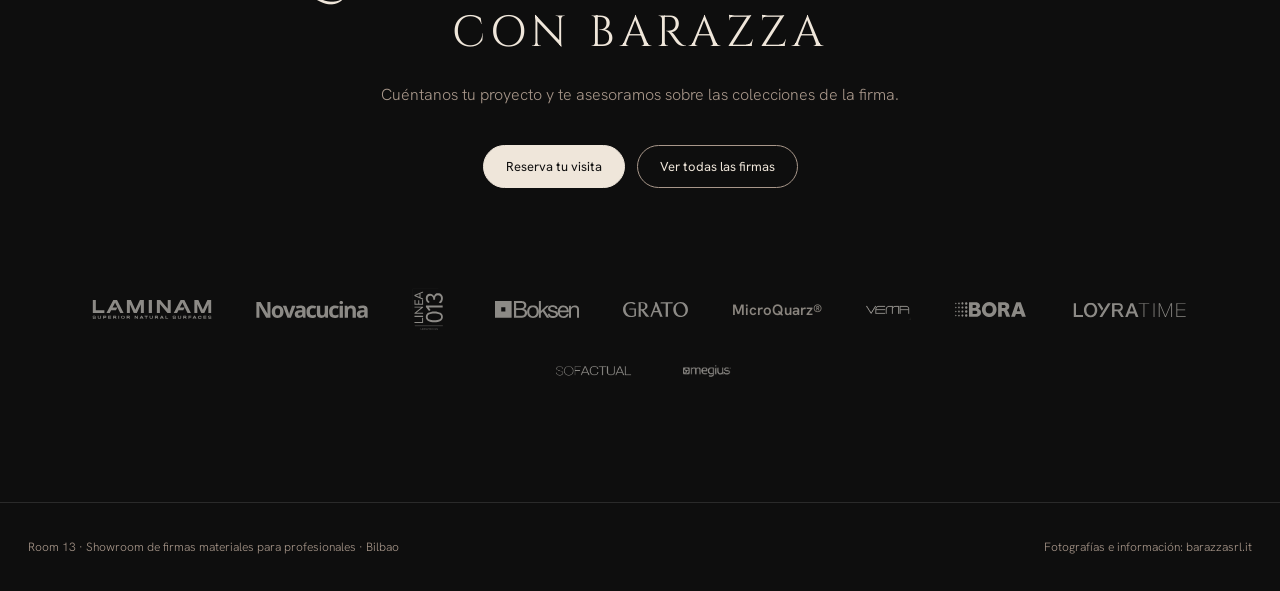
==== commit 22ab496c: "Móvil minimalista en las páginas de firma Co-Authored-By: Claude Opus 5.5 <noreply@anthropic.com>" ====
--- a/barazza.html
+++ b/barazza.html
@@ -158,6 +158,7 @@
   @media (max-width:640px) { .logo-r13 { height:34px; } }
   .sr { position:absolute; width:1px; height:1px; padding:0; margin:-1px; overflow:hidden; clip:rect(0 0 0 0); white-space:nowrap; border:0; }
 </style>
+<link rel="stylesheet" href="css/movil-firmas.css">
 </head>
 <body data-firma="barazza">
 <header id="cabecera"><div class="ancho">
--- a/css/movil-firmas.css
+++ b/css/movil-firmas.css
@@ -0,0 +1,28 @@
+/* Móvil minimalista para las páginas de firma: más aire a los lados, fotos contenidas y letra más pequeña.
+   Solo actúa en pantallas estrechas; el ordenador no cambia. */
+@media (max-width: 640px) {
+  .ancho { padding-left: 26px !important; padding-right: 26px !important; }
+  body { font-size: 14.5px; }
+  main section:not(:first-of-type) { padding-top: 64px; padding-bottom: 64px; }
+  main h2 { font-size: clamp(19px, 5.6vw, 23px) !important; letter-spacing: .1em !important; line-height: 1.25 !important; }
+  main h3 { font-size: 15px !important; }
+  main p { font-size: 14px; }
+  .peq { font-size: 10px !important; }
+  .cab-sec, .cab { margin-bottom: 26px !important; gap: 10px !important; }
+  .cab-sec p, .cab p { font-size: 13.5px !important; }
+
+  /* Fotos: nunca más de la mitad de la pantalla, y con margen a los lados */
+  main section:not(:first-of-type) :is(figure, .foto, .pano, .uso, .material, .amb, .render, .alzado, .mat, .coleccion, .sistema, .hito, .cocina, .serie, .bento > *, .celda, .tarjeta, .card) img { max-height: 46svh; object-fit: cover; }
+  main section:not(:first-of-type) :is(figure, .foto, .pano, .uso, .material, .amb, .render) { max-height: 46svh; }
+  main section:not(:first-of-type) > img, main section:not(:first-of-type) .ancho > img { max-height: 46svh; object-fit: cover; }
+  main section:not(:first-of-type) :is(.partida a, .ambientes .amb, .perfil) { min-height: 0 !important; height: 46svh !important; }
+
+  /* Rejillas de muestras y colores: más pequeñas */
+  main :is(.chips, .muestras, .colores, .vidrios) { gap: 8px !important; }
+
+  /* Pie y cierre */
+  .cierre { padding-top: 72px !important; padding-bottom: 64px !important; }
+  .cierre h2 { margin-bottom: 14px !important; }
+  .otras { margin-top: 56px !important; gap: 20px 28px !important; }
+  footer .ancho { font-size: 11px; gap: 6px !important; }
+}
